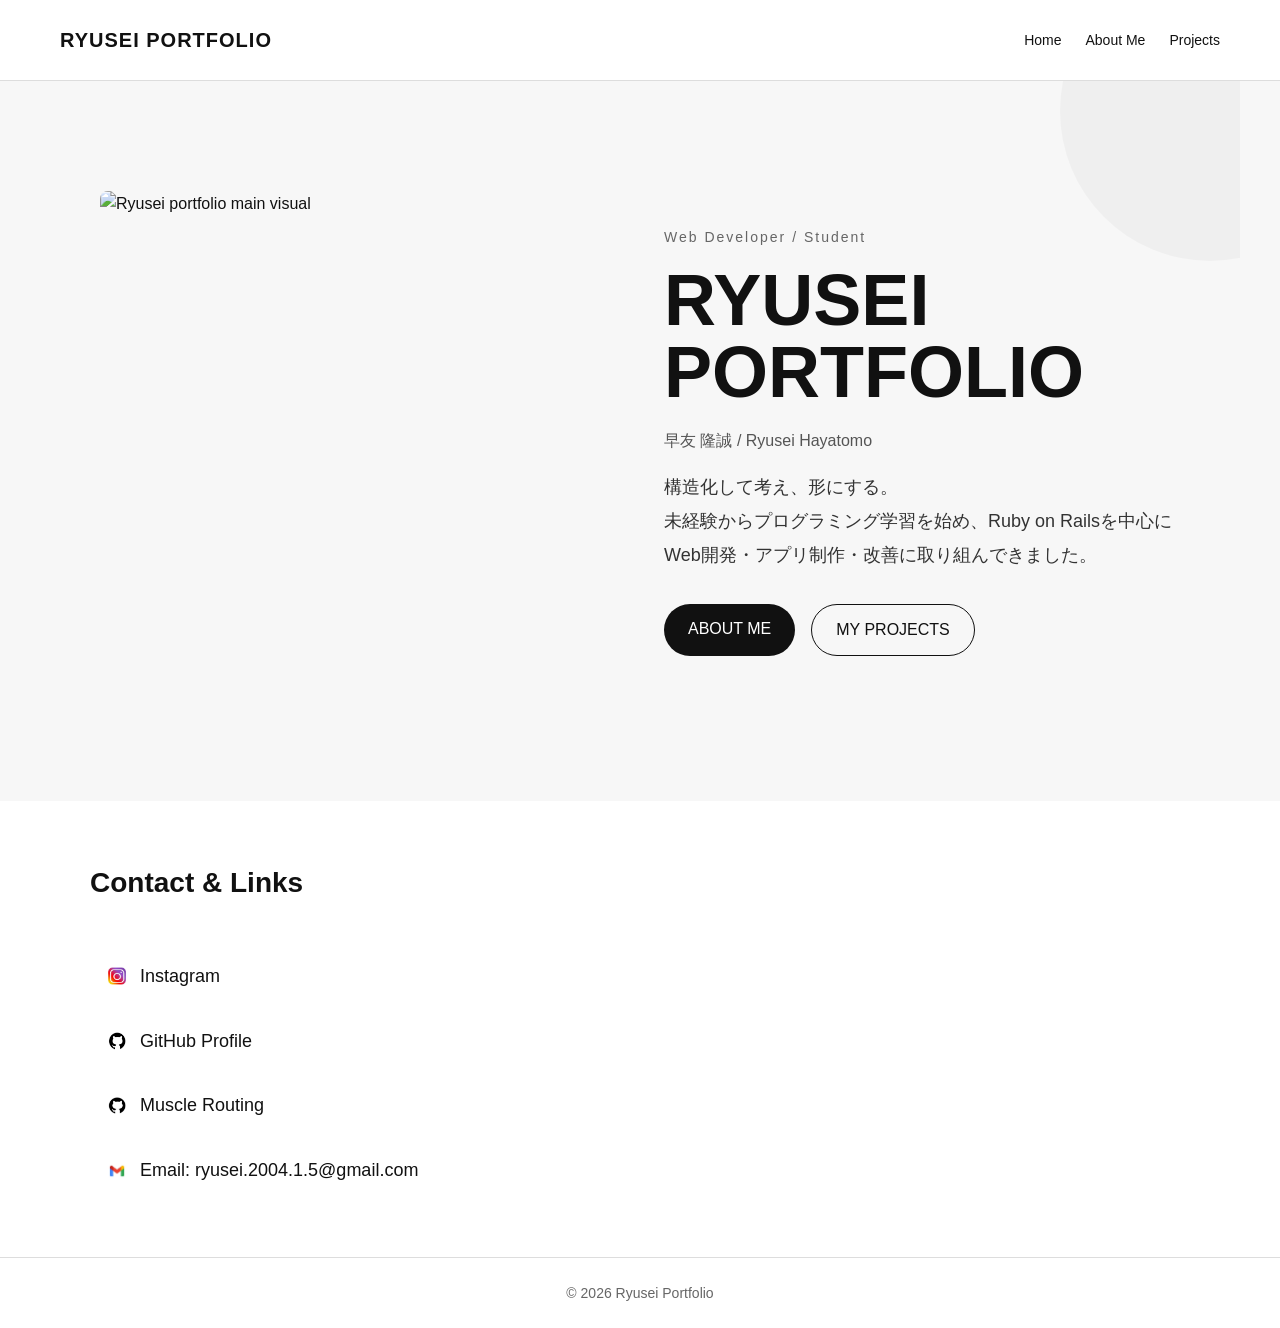
==== index.html @ da6e5068 "Initial portfolio" ====
<!DOCTYPE html>
<html lang="ja">
<head>
  <meta charset="UTF-8" />
  <meta name="viewport" content="width=device-width, initial-scale=1.0" />
  <title>Ryusei Portfolio</title>
  <link rel="stylesheet" href="style.css" />
</head>
<body>
  <header class="header">
    <div class="logo">RYUSEI PORTFOLIO</div>
      <nav>
        <ul class="nav-list">
          <li><a href="index.html">Home</a></li>
          <li><a href="about.html">About Me</a></li>
          <li><a href="projects.html">Projects</a></li>
        </ul>
      </nav>
  </header>

  <main class="hero">
    <div class="hero-image">
      <img
        src="https://images.unsplash.com/photo-1516321318423-f06f85e504b3?auto=format&fit=crop&w=1000&q=80"
        alt="Ryusei portfolio main visual"
      />
    </div>

    <div class="hero-text">
      <p class="sub-title">Web Developer / Student</p>
      <h1>RYUSEI<br />PORTFOLIO</h1>
      <p class="name-text">早友 隆誠 / Ryusei Hayatomo</p>
      <p class="description">
        構造化して考え、形にする。<br />
        未経験からプログラミング学習を始め、Ruby on Railsを中心に
        Web開発・アプリ制作・改善に取り組んできました。
      </p>

      <div class="button-group">
        <a href="about.html" class="btn">ABOUT ME</a>

        <a href="projects.html" class="btn btn-outline">
          MY PROJECTS
        </a>
      </div>
    </div>
  </main>

  <section class="links">
    <div class="container">
      <h2>Contact & Links</h2>

      <ul class="links-list">
        <li>
          <a
            href="https://www.instagram.com/r__hytm.1.5?igsh=enB2ZHUzbTk3ZXMz&utm_source=qr"
            target="_blank"
            rel="noopener noreferrer"
          >
            <img src="images/instagram.jpg" class="icon" alt="Instagram" />
            Instagram
          </a>
        </li>

        <li>
          <a
            href="https://github.com/Ryusei152234"
            target="_blank"
            rel="noopener noreferrer"
          >
            <img src="images/Github.jpg" class="icon" alt="GitHub" />
            GitHub Profile
          </a>
        </li>

        <li>
          <a
            href="https://muscle-routing-2.onrender.com/"
            target="_blank"
            rel="noopener noreferrer"
          >
            <img src="images/Github.jpg" class="icon" alt="Project" />
            Muscle Routing
          </a>
        </li>

        <li>
          <a href="mailto:ryusei.2004.1.5@gmail.com">
            <img src="images/Gmail.jpg" class="icon" alt="Email" />
            Email: ryusei.2004.1.5@gmail.com
          </a>
        </li>
      </ul>
    </div>
  </section>
  <footer class="footer">
    <p>© 2026 Ryusei Portfolio</p>
  </footer>

  <script src="script.js"></script>
</body>
</html>
---- style.css ----
*{
  margin: 0;
  padding: 0;
  box-sizing: border-box;
}

html {
  scroll-behavior: smooth;
}

body {
  font-family: "Helvetica Neue", Arial, sans-serif;
  color: #111;
  background-color: #f7f7f7;
  line-height: 1.6;
}

a {
  text-decoration: none;
  color: inherit;
}

img {
  width: 100%;
  display: block;
  border-radius: 8px;
}

/* Header */
.header {
  display: flex;
  justify-content: space-between;
  align-items: center;
  padding: 24px 60px;
  background-color: #fff;
  border-bottom: 1px solid #ddd;
  transition: padding 0.3s ease, box-shadow 0.3s ease;
  position: sticky;
  top: 0;
  z-index: 1000;
}

.header.scrolled {
  padding: 16px 60px;
  box-shadow: 0 4px 14px rgba(0, 0, 0, 0.06);
}

.logo {
  font-size: 20px;
  font-weight: bold;
  letter-spacing: 1px;
}

.nav-list {
  display: flex;
  gap: 24px;
  list-style: none;
}

.nav-list a {
  font-size: 14px;
  position: relative;
  transition: opacity 0.3s;
}

.nav-list a:hover {
  opacity: 0.6;
}

.nav-list a::after,
.links a::after {
  content: "";
  position: absolute;
  left: 0;
  bottom: -4px;
  width: 0;
  height: 1px;
  background-color: #111;
  transition: width 0.3s ease;
}

.nav-list a:hover::after,
.links a:hover::after {
  width: 100%;
}

/* Home Hero */
.hero {
  display: flex;
  justify-content: space-between;
  align-items: center;
  gap: 48px;
  padding: 60px;
  min-height: 80vh;
  max-width: 1200px;
  margin: 0 auto;
  position: relative;
  overflow: hidden;
}

.hero::before {
  content: "";
  position: absolute;
  top: -120px;
  right: -120px;
  width: 300px;
  height: 300px;
  background: rgba(0, 0, 0, 0.03);
  border-radius: 50%;
  animation: floatCircle 6s ease-in-out infinite;
}

.hero-image,
.hero-text {
  flex: 1;
}

.hero-image img {
  width: 100%;
  height: 500px;
  object-fit: cover;
  transition: transform 0.6s ease;
}

.hero-image:hover img {
  transform: scale(1.04);
}

.hero-text h1 {
  font-size: 72px;
  line-height: 1;
  margin-bottom: 20px;
  animation: titleFade 1.2s ease both;
}

.sub-title {
  font-size: 14px;
  letter-spacing: 2px;
  margin-bottom: 16px;
  color: #666;
}

.name-text {
  margin: 12px 0 16px;
  font-size: 16px;
  color: #555;
}

.description {
  margin-bottom: 32px;
  font-size: 18px;
  line-height: 1.9;
  color: #333;
  max-width: 600px;
}

.button-group {
  display: flex;
  gap: 16px;
  flex-wrap: wrap;
}

.btn {
  display: inline-block;
  padding: 12px 24px;
  background-color: #111;
  color: #fff;
  border-radius: 999px;
  transition: transform 0.3s ease, opacity 0.3s ease, box-shadow 0.3s ease;
}

.btn:hover {
  opacity: 0.9;
  transform: translateY(-3px);
  box-shadow: 0 8px 20px rgba(0, 0, 0, 0.12);
}

.btn-outline {
  background-color: transparent;
  color: #111;
  border: 1px solid #111;
}

/* Links */
.links {
  padding: 60px;
  background-color: #fff;
}

.links .container,
.about-page {
  max-width: 1100px;
  margin: 0 auto;
}

.links h2 {
  margin-bottom: 20px;
  font-size: 28px;
  position: relative;
  display: inline-block;
}

.links ul {
  list-style: none;
  display: flex;
  flex-direction: column;
  gap: 12px;
}

.links li {
  font-size: 18px;
}

.links a {
  position: relative;
  transition: opacity 0.3s;
}

.links a:hover {
  opacity: 0.6;
}

.links-list {
  list-style: none;
  display: flex;
  flex-direction: column;
  gap: 16px;
  margin-top: 24px;
}

.links-list a {
  display: flex;
  align-items: center;
  gap: 12px;
  font-size: 18px;
  padding: 12px 16px;
  border-radius: 10px;
  transition: all 0.25s ease;
}

.links-list a:hover {
  background-color: #f0f0f0;
  transform: translateX(4px);
}

.icon {
  width: 22px;
  height: 22px;
  object-fit: contain;
}

/* About */
.about-page {
  padding: 60px;
}

.about-hero {
  display: flex;
  gap: 48px;
  align-items: center;
  margin-bottom: 60px;
}

.about-image,
.about-content {
  flex: 1;
}

.about-image img {
  width: 100%;
  height: 500px;
  object-fit: cover;
  transition: transform 0.6s ease;
}

.about-image:hover img {
  transform: scale(1.04);
}

.about-content {
  display: flex;
  flex-direction: column;
  justify-content: center;
}

.about-content h1 {
  font-size: 56px;
  margin-bottom: 16px;
}

.about-name {
  font-weight: bold;
  margin-bottom: 20px;
  font-size: 18px;
}

.about-content p,
.about-section p {
  max-width: 800px;
  font-size: 17px;
  line-height: 1.9;
  color: #333;
}

.about-section {
  margin-bottom: 56px;
}

.about-section h2 {
  font-size: 28px;
  margin-bottom: 16px;
  position: relative;
  display: inline-block;
}

.about-section h2::after,
.links h2::after {
  content: "";
  position: absolute;
  left: 0;
  bottom: -6px;
  width: 0;
  height: 2px;
  background-color: #111;
  transition: width 0.6s ease;
}

.about-section.show h2::after,
.links.show h2::after {
  width: 100%;
}

.about-section h3 {
  font-size: 20px;
  margin-top: 28px;
  margin-bottom: 10px;
  color: #111;
}

/* 画像なし About Hero */
.about-hero.no-image {
  display: flex;
  justify-content: center;
  align-items: center;
  min-height: 80vh;
  text-align: center;
  padding: 60px 20px;
}

.about-content.center {
  max-width: 700px;
  align-items: center;
}

.about-content.center h1::after {
  content: "";
  display: block;
  width: 40px;
  height: 2px;
  background: #111;
  margin: 10px auto 20px;
}

/* Story Slider */
.story-section {
  text-align: center;
}

.story-subtitle {
  margin-bottom: 32px;
  color: #666;
  font-size: 16px;
  margin:auto
}

.story-slider {
  display: flex;
  align-items: center;
  gap: 20px;
  position: relative;
}

.story-track-wrapper {
  overflow: hidden;
  width: 100%;
}

.story-track {
  display: flex;
  transition: transform 0.5s ease;
}

.story-card {
  min-width: 100%;
  background: #ffffff;
  border-radius: 24px;
  padding: 36px;
  text-align: left;
  box-shadow: 0 10px 30px rgba(0, 0, 0, 0.05);
}

.story-card h3 {
  font-size: 40px;
  margin-bottom: 10px;
  color: #222;
}

.story-card h4 {
  font-size: 22px;
  margin-bottom: 24px;
  color: #333;
}

.story-card img {
  width: 100%;
  height: 320px;
  object-fit: cover;
  border-radius: 12px;
  margin-bottom: 24px;
  transition: transform 0.5s ease;
}

.story-card img:hover {
  transform: scale(1.05);
}

.story-card p {
  max-width: 100%;
  font-size: 17px;
  line-height: 1.9;
  color: #333;
}

.story-btn {
  width: 52px;
  height: 52px;
  border: none;
  border-radius: 50%;
  background: #111;
  color: #fff;
  font-size: 30px;
  cursor: pointer;
  flex-shrink: 0;
  transition: transform 0.3s ease, opacity 0.3s ease;
}

.story-btn:hover {
  transform: scale(1.08);
  opacity: 0.9;
}

.story-dots {
  display: flex;
  justify-content: center;
  gap: 12px;
  margin-top: 24px;
}

.story-dot {
  width: 12px;
  height: 12px;
  border: none;
  border-radius: 50%;
  background: #ccc;
  cursor: pointer;
  transition: transform 0.3s ease, background 0.3s ease;
}

.story-dot.active {
  background: #111;
  transform: scale(1.2);
}

/* Like */
.like-section {
  text-align: center;
  padding-top: 40px;
  margin-top: 40px;
}

.like-section h2 {
  display: inline-block;
  margin-bottom: 12px;
}

.like-subtitle {
  margin-bottom: 1000px;
  color: #666;
  font-size: 16px;
  text-align: center;
  margin:auto
}

.like-grid {
  display: grid;
  grid-template-columns: repeat(3, minmax(0, 1fr));
  gap: 32px;
  margin-top: 0;
  align-items: start;
}

.like-card {
  background-color: #fff;
  padding: 24px;
  border-radius: 20px;
  text-align: center;
  box-shadow: 0 4px 20px rgba(0, 0, 0, 0.04);
  transition: transform 0.35s ease, box-shadow 0.35s ease;
}

.like-card:hover {
  transform: translateY(-10px);
  box-shadow: 0 14px 30px rgba(0, 0, 0, 0.08);
}

.like-card img {
  width: 100%;
  height: 260px;
  object-fit: cover;
  border-radius: 12px;
  margin-bottom: 20px;
  transition: transform 0.6s ease;
}

.like-card:hover img {
  transform: scale(1.04);
}

.like-card h3 {
  font-size: 24px;
  margin: 0 0 12px;
  text-align: center;
  color: #111;
}

.like-card p {
  max-width: 100%;
  margin: 0;
  font-size: 16px;
  line-height: 1.8;
  color: #333;
  text-align: left;
}

.back-link {
  margin-top: 40px;
}

/* Footer */
.footer {
  text-align: center;
  padding: 24px;
  border-top: 1px solid #ddd;
  background-color: #fff;
  font-size: 14px;
  color: #666;
}

/* Animation */
.fade-in {
  opacity: 0;
  transform: translateY(20px);
  transition: all 1s ease;
}

.fade-in.show {
  opacity: 1;
  transform: translateY(0);
}

.animate {
  opacity: 0;
  transition: opacity 0.9s ease, transform 0.9s ease;
  will-change: opacity, transform;
}

.animate.show {
  opacity: 1;
  transform: translateY(0) translateX(0) scale(1);
}

.fade-up {
  transform: translateY(40px);
}

.fade-left {
  transform: translateX(-50px);
}

.fade-right {
  transform: translateX(50px);
}

.zoom-in {
  transform: scale(0.92);
}

.delay-1 {
  transition-delay: 0.1s;
}

.delay-2 {
  transition-delay: 0.2s;
}

.delay-3 {
  transition-delay: 0.3s;
}

.delay-4 {
  transition-delay: 0.4s;
}

.delay-5 {
  transition-delay: 0.5s;
}

/* Keyframes */
@keyframes floatCircle {
  0%,
  100% {
    transform: translateY(0px);
  }
  50% {
    transform: translateY(18px);
  }
}

@keyframes titleFade {
  from {
    opacity: 0;
    transform: translateY(24px);
    letter-spacing: 4px;
  }
  to {
    opacity: 1;
    transform: translateY(0);
    letter-spacing: 0;
  }
}

/* Responsive */
@media (max-width: 768px) {
  .header,
  .hero,
  .links,
  .about-page {
    padding: 24px;
  }

  .header {
    flex-direction: column;
    gap: 16px;
    align-items: flex-start;
  }

  .nav-list {
    gap: 16px;
  }

  .hero,
  .about-hero {
    flex-direction: column;
  }

  .hero {
    min-height: auto;
  }

  .hero-text h1,
  .about-content h1 {
    font-size: 42px;
  }

  .hero-image img,
  .about-image img {
    height: 320px;
  }

  .description,
  .about-content p,
  .about-section p,
  .story-card p {
    font-size: 16px;
    line-height: 1.8;
  }

  .about-section h2,
  .links h2 {
    font-size: 24px;
  }

  .about-section h3 {
    font-size: 18px;
  }

  .links li {
    font-size: 16px;
  }

  .button-group {
    flex-direction: column;
    align-items: flex-start;
  }

  .story-slider {
    gap: 12px;
  }

  .story-card {
    padding: 20px;
  }

  .story-card h3 {
    font-size: 28px;
  }

  .story-card h4 {
    font-size: 18px;
  }

  .story-card img {
    height: 220px;
  }

  .story-btn {
    width: 42px;
    height: 42px;
    font-size: 24px;
  }

  .like-grid {
    grid-template-columns: 1fr;
    gap: 24px;
  }

  .like-card {
    padding: 20px;
  }

  .like-card img {
    height: 200px;
  }

  .like-card h3 {
    font-size: 20px;
  }
}

.projects-page {
  background: #f6f6f6;
  padding: 80px 0;
}

.projects-page .container {
  width: 88%;
  max-width: 1100px;
  margin: 0 auto;
}

.projects-page h1 {
  font-size: 56px;
  letter-spacing: 0.08em;
  margin-bottom: 20px;
}

.projects-page .description {
  max-width: 760px;
  line-height: 1.9;
  font-size: 18px;
  margin-bottom: 56px;
}

.project-grid {
  display: grid;
  grid-template-columns: repeat(2, 1fr);
  gap: 32px;
}

.project-card {
  background: #fff;
  border-radius: 24px;
  padding: 36px;
  box-shadow: 0 20px 50px rgba(0, 0, 0, 0.08);
  border: 1px solid #e8e8e8;
}

.project-number {
  font-size: 14px;
  letter-spacing: 0.2em;
  color: #777;
  margin-bottom: 16px;
}

.project-card h2 {
  font-size: 32px;
  margin-bottom: 8px;
}

.project-label {
  font-weight: 700;
  color: #555;
  margin-bottom: 20px;
}

.project-card p {
  line-height: 1.8;
  font-size: 15px;
}

.project-section {
  margin-top: 24px;
}

.project-section h3 {
  font-size: 16px;
  margin-bottom: 8px;
  border-left: 4px solid #111;
  padding-left: 10px;
}

.project-list {
  padding-left: 20px;
  line-height: 1.9;
}

.tech-stack {
  margin-top: 24px;
  padding: 12px 16px;
  background: #f2f2f2;
  border-radius: 12px;
  font-weight: 700;
}

.project-card .button-group {
  margin-top: 28px;
}

.project-card .btn {
  display: inline-block;
  padding: 14px 28px;
}

@media (max-width: 768px) {
  .project-grid {
    grid-template-columns: 1fr;
  }

  .projects-page h1 {
    font-size: 40px;
  }

  .project-card {
    padding: 28px;
  }
}

.project-card {
  opacity: 0;
  transform: translateY(40px);
  transition: opacity 0.8s ease, transform 0.3s ease, box-shadow 0.3s ease;
  transform-style: preserve-3d;
}

.project-card.show {
  opacity: 1;
  transform: translateY(0);
}

.project-card:hover {
  box-shadow: 0 30px 70px rgba(0, 0, 0, 0.15);
}

.project-card .btn {
  position: relative;
  overflow: hidden;
}

.project-card .btn::after {
  content: "";
  position: absolute;
  top: 0;
  left: -100%;
  width: 100%;
  height: 100%;
  background: rgba(255, 255, 255, 0.25);
  transition: 0.4s;
}

.project-card .btn:hover::after {
  left: 100%;
}

.projects-header {
  text-align: center;
  margin-bottom: 90px;
}

.projects-header .description {
  max-width: 700px;
  margin: 0 auto;
  text-align: center;
  line-height: 1.8;
  font-size: 18px;
}

.skill-category {
  margin-bottom: 24px;
}

.skill-category h3 {
  font-size: 18px;
  margin-bottom: 8px;
  color: #111;
  font-weight: 700;
}

.skill-category p {
  color: #555;
  line-height: 1.8;
}

.skill-category strong {
  color: #111;
  font-weight: 700;
}

.skill-description {
  margin-top: 32px;
  padding-top: 24px;
  border-top: 1px solid #e5e5e5;
  line-height: 1.9;
  color: #666;
}
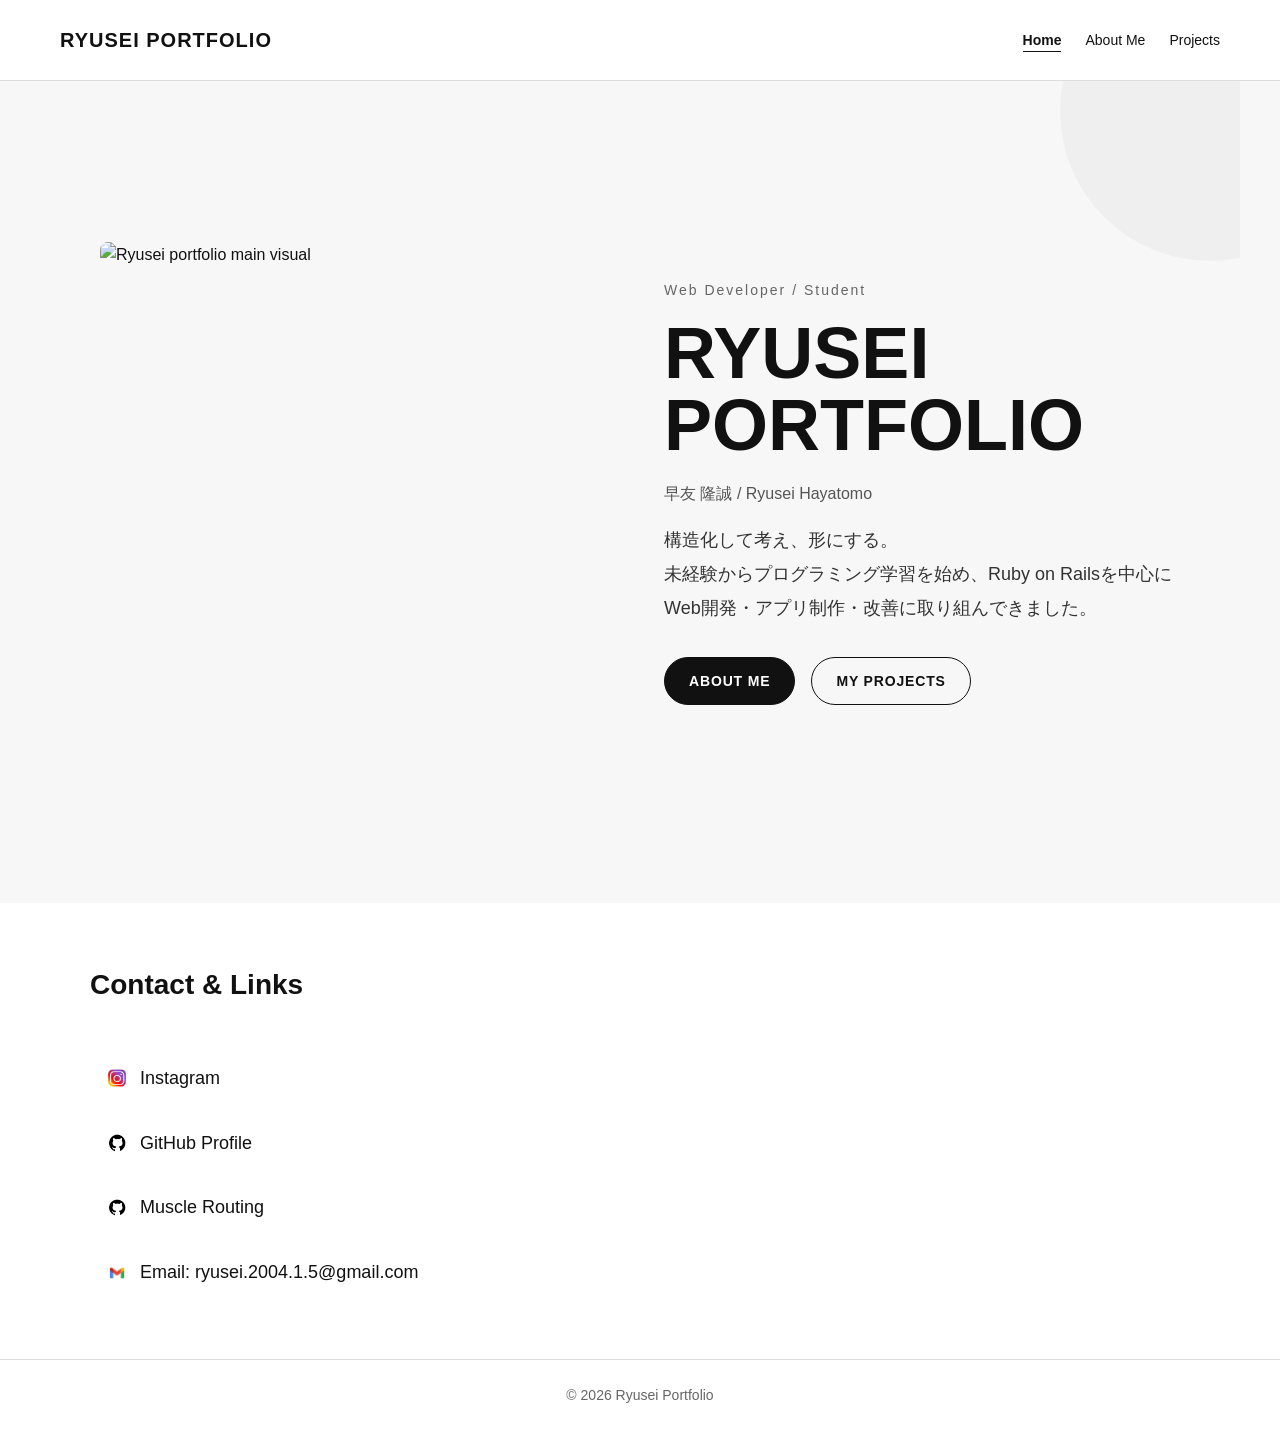
==== commit eafea99c: "Update portfolio design" ====
--- a/index.html
+++ b/index.html
@@ -11,7 +11,7 @@
     <div class="logo">RYUSEI PORTFOLIO</div>
       <nav>
         <ul class="nav-list">
-          <li><a href="index.html">Home</a></li>
+          <li><a href="index.html" aria-current="page">Home</a></li>
           <li><a href="about.html">About Me</a></li>
           <li><a href="projects.html">Projects</a></li>
         </ul>
@@ -99,4 +99,4 @@
 
   <script src="script.js"></script>
 </body>
-</html>+</html>
--- a/style.css
+++ b/style.css
@@ -931,4 +931,133 @@
   border-top: 1px solid #e5e5e5;
   line-height: 1.9;
   color: #666;
-}+}
+
+/* UX polish */
+body {
+  overflow-x: hidden;
+}
+
+a:focus-visible,
+button:focus-visible {
+  outline: 3px solid #4f76ff;
+  outline-offset: 4px;
+}
+
+.nav-list a[aria-current="page"] {
+  font-weight: 700;
+}
+
+.nav-list a[aria-current="page"]::after {
+  width: 100%;
+}
+
+.hero {
+  min-height: calc(100vh - 78px);
+}
+
+.hero-text h1 {
+  font-size: clamp(48px, 6vw, 72px);
+}
+
+.btn {
+  border: 1px solid #111;
+  font-size: 14px;
+  font-weight: 700;
+  letter-spacing: 0.06em;
+  text-align: center;
+}
+
+.story-subtitle,
+.like-subtitle {
+  margin: 0 auto 32px;
+}
+
+.story-btn:active {
+  transform: scale(0.96);
+}
+
+.story-dot {
+  width: 14px;
+  height: 14px;
+}
+
+.projects-header {
+  margin-bottom: 56px;
+}
+
+@media (max-width: 768px) {
+  .header {
+    padding-block: 16px;
+    gap: 12px;
+    align-items: center;
+    flex-wrap: wrap;
+  }
+
+  .header.scrolled {
+    padding: 12px 24px;
+  }
+
+  .logo {
+    width: 100%;
+    text-align: center;
+    font-size: 16px;
+  }
+
+  .header nav {
+    width: 100%;
+  }
+
+  .nav-list {
+    gap: 10px;
+    justify-content: center;
+  }
+
+  .nav-list a {
+    display: block;
+    padding: 6px 8px;
+  }
+
+  .hero {
+    min-height: auto;
+    padding-top: 40px;
+  }
+
+  .button-group {
+    width: 100%;
+  }
+
+  .button-group .btn {
+    flex: 1 1 160px;
+  }
+
+  .story-slider {
+    gap: 0;
+    padding-bottom: 58px;
+  }
+
+  .story-btn {
+    position: absolute;
+    bottom: 0;
+    z-index: 2;
+  }
+
+  .story-btn.prev { left: calc(50% - 52px); }
+  .story-btn.next { right: calc(50% - 52px); }
+}
+
+@media (prefers-reduced-motion: reduce) {
+  html { scroll-behavior: auto; }
+
+  *, *::before, *::after {
+    animation-duration: 0.01ms !important;
+    animation-iteration-count: 1 !important;
+    transition-duration: 0.01ms !important;
+  }
+
+  .animate,
+  .project-card {
+    opacity: 1;
+    transform: none;
+  }
+}
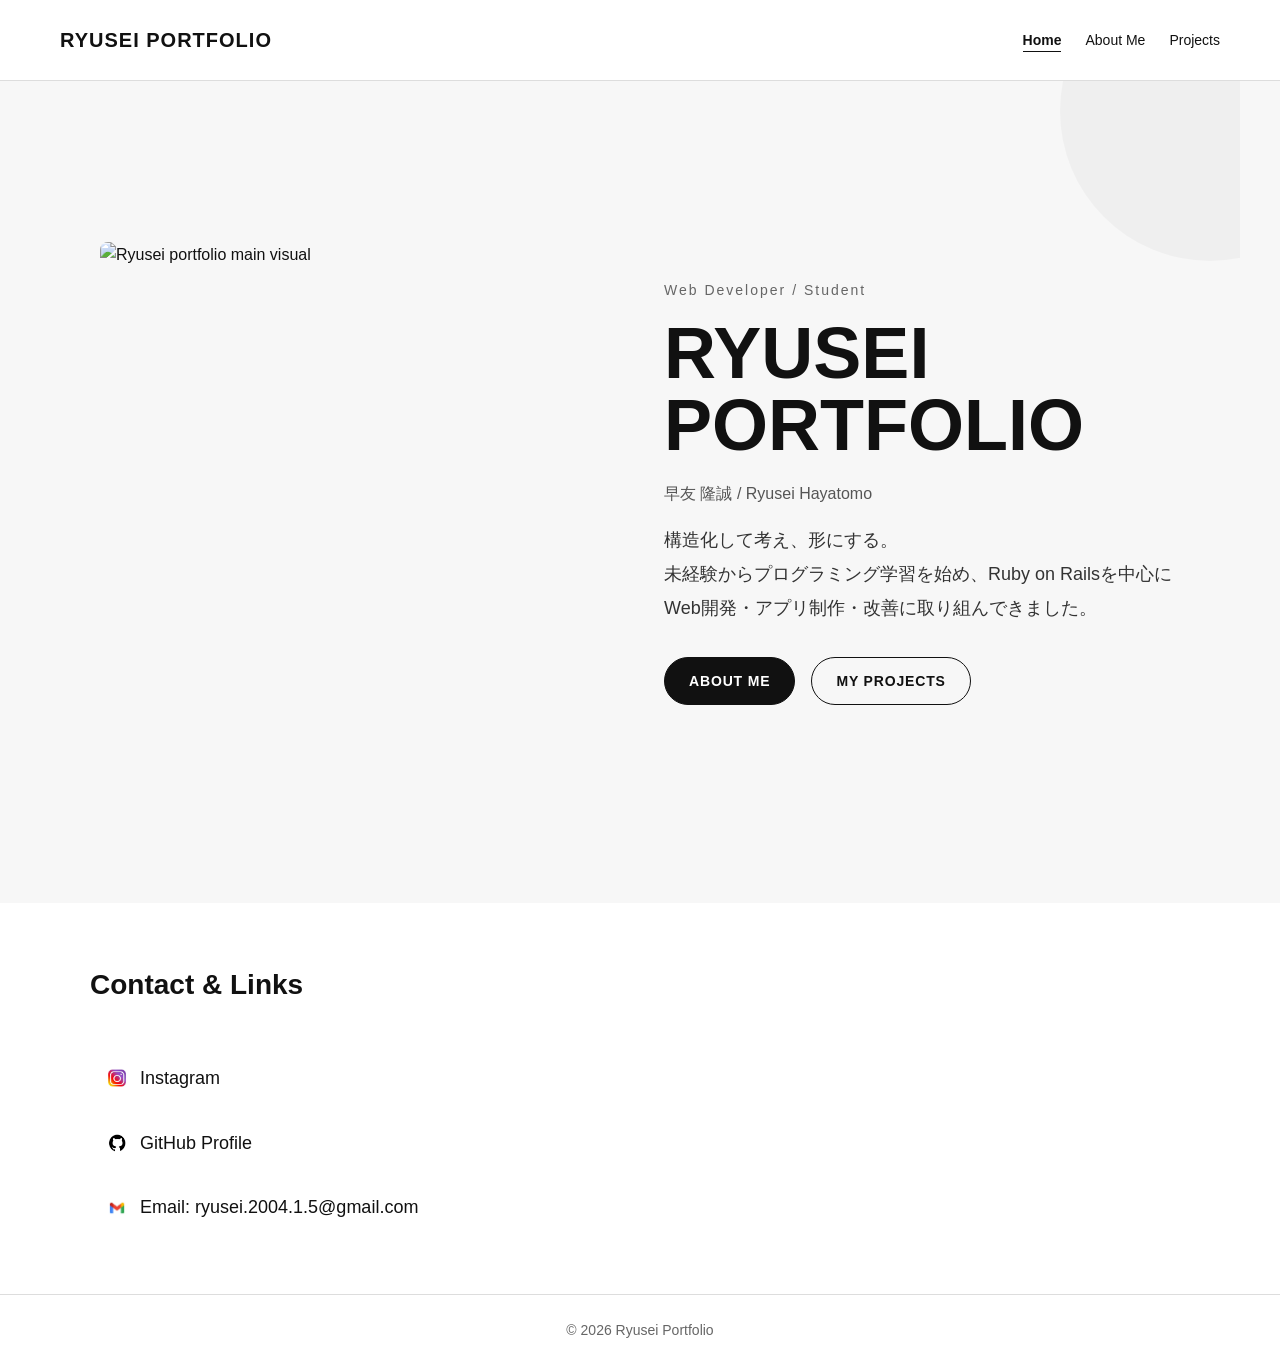
==== commit 9fe32b65: "Remove project link from contact section" ====
--- a/index.html
+++ b/index.html
@@ -74,17 +74,6 @@
         </li>
 
         <li>
-          <a
-            href="https://muscle-routing-2.onrender.com/"
-            target="_blank"
-            rel="noopener noreferrer"
-          >
-            <img src="images/Github.jpg" class="icon" alt="Project" />
-            Muscle Routing
-          </a>
-        </li>
-
-        <li>
           <a href="mailto:ryusei.2004.1.5@gmail.com">
             <img src="images/Gmail.jpg" class="icon" alt="Email" />
             Email: ryusei.2004.1.5@gmail.com
--- a/style.css
+++ b/style.css
@@ -834,11 +834,15 @@
 
 .project-card .button-group {
   margin-top: 28px;
+  position: relative;
+  z-index: 2;
 }
 
 .project-card .btn {
   display: inline-block;
   padding: 14px 28px;
+  position: relative;
+  z-index: 1;
 }
 
 @media (max-width: 768px) {
@@ -859,7 +863,6 @@
   opacity: 0;
   transform: translateY(40px);
   transition: opacity 0.8s ease, transform 0.3s ease, box-shadow 0.3s ease;
-  transform-style: preserve-3d;
 }
 
 .project-card.show {
@@ -885,6 +888,7 @@
   height: 100%;
   background: rgba(255, 255, 255, 0.25);
   transition: 0.4s;
+  pointer-events: none;
 }
 
 .project-card .btn:hover::after {
